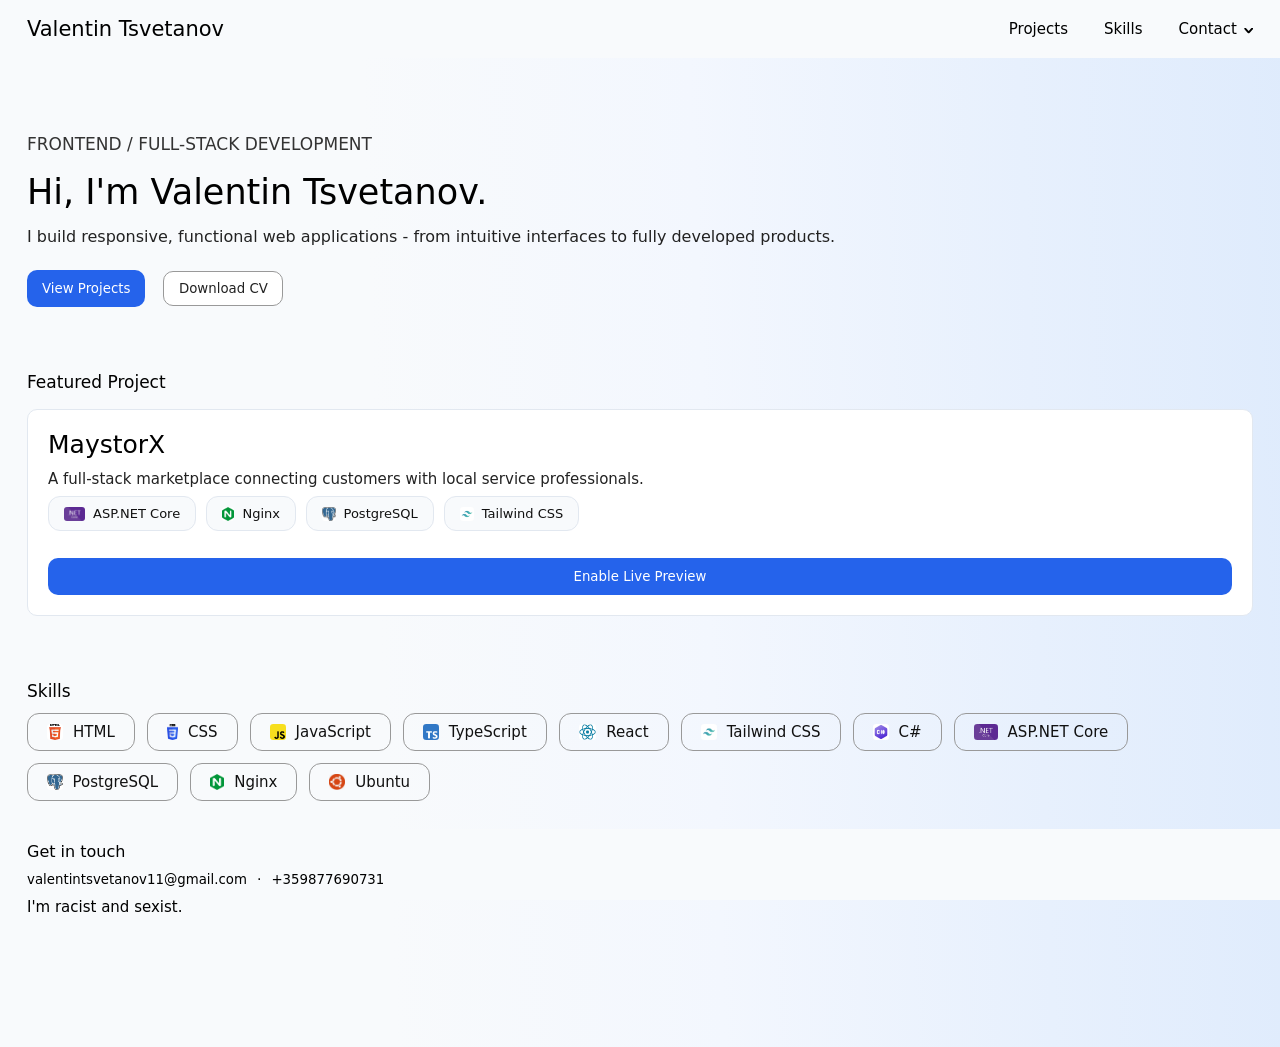
==== index.html @ 7cf05a8a "Rename portfolio.html to index.html" ====
<!DOCTYPE html>
<html>
  <head>
    <title>Hi, I'm Valentin Tsvetanov.</title>
    <meta charset="UTF-8">
    <meta name="viewport" content="width=device-width, initial-scale=1.0">
    <link rel="stylesheet" href="portfolio.css">
  </head>
  <body>
    <nav class="navbar-desktop">
      <div class="name-nav-buttons-c">
        <button class="name">Valentin Tsvetanov</button>
        <div class="nav-buttons-c">
          <button class="nav-button projects-button">Projects</button>
          <button class="nav-button skills-button">Skills</button>
          <button class="nav-button contact-dropdown-button">
            Contact
            <img class="dropdown-arrow-icon" src="Icons/dropdown_arrow_icon_L.svg">
          </button>
        </div>
      </div>
      <div class="contact-dropdown-c">
        <div class="contact-dropdown-info-c">
          Email:
          <button class="contact-dropdown-email-button contact-button">valentintsvetanov11@gmail.com</button>
        </div>
        <div class="contact-dropdown-info-c">
          Phone Number:
          <button class="contact-dropdown-email-button contact-button">+359877690731</button>
        </div>
        <div class="contact-dropdown-links-c">
          <!-- <a class="contact-dropdown-github-link contact-link">GitHub</a><p>·</p> -->
          <!-- <a class="contact-dropdown-linkedin-link contact-link">LinkedIn</a> -->
        </div>
      </div>
    </nav>

    <nav class="navbar-mobile">
      <div class="name-menu-button-c">
        <button class="name">Valentin Tsvetanov</button>
        <button class="toggle-menu-button">
          <img class="menu-icon" src="Icons/menu_icon_L.svg">
        </button>
      </div>
    </nav>

    <nav class="menu-mobile">
      <div class="menu-c">
        <button class="menu-button menu-projects-button">
          Projects
          <img class="menu-arrow-icon" src="Icons/dropdown_arrow_icon_L.svg">
        </button>
        <button class="menu-button menu-skills-button">
          Skills
          <img class="menu-arrow-icon" src="Icons/dropdown_arrow_icon_L.svg">
        </button>
        <button class="menu-button menu-contact-toggle-button">
          Contact
          <img class="menu-arrow-icon" src="Icons/dropdown_arrow_icon_L.svg">
        </button>
        <div class="menu-contact-c">
          <div class="menu-contact-info-c">
            Email:
            <button class="menu-contact-email-button contact-button">valentintsvetanov11@gmail.com</button>
          </div>
          <div class="menu-contact-info-c">
            Phone Number:
            <button class="menu-contact-phone-number-button contact-button">+359877690731</button>
          </div>
          <div class="menu-contact-links-c">
            <!-- <a class="menu-contact-github-link contact-link">GitHub</a><p>·</p> -->
            <!-- <a class="menu-contact-linkedin-link contact-link">LinkedIn</a> -->
          </div>
        </div>
      </div>
    </nav>
    <main>
      <div class="main-content-c">
        
        <div class="introduction-c">
          <p class="introduction-development-label">FRONTEND / FULL-STACK DEVELOPMENT</p>
          <h1 class="introduction-heading">Hi, I'm Valentin Tsvetanov.</h1>
          <p class="introduction-description">I build responsive, functional web applications - from intuitive interfaces to fully developed products.</p>
          <div class="introduction-buttons-c">
            <button class="introduction-projects-button">View Projects</button>
            <button class="introduction-CV-button">Download CV</button>
          </div>
        </div>


        <div class="featured-project-heading-c">
          <h2 class="featured-project-heading">Featured Project</h2>
          <div class="featured-project-c">
            <p class="featured-project-name">MaystorX</p>
            <p class="featured-project-description">A full-stack marketplace connecting customers with local service professionals.</p>
            <div class="featured-project-technologies-c">
              <div class="featured-project-technology">
                <img class="featured-project-technology-icon" src="Icons/asp.net_core_icon.png">
                ASP.NET Core
              </div>
              <div class="featured-project-technology">
                <img class="featured-project-technology-icon" src="Icons/nginx_icon.png">
                Nginx
              </div>
              <div class="featured-project-technology">
                <img class="featured-project-technology-icon" src="Icons/postgresql_icon.png">
                PostgreSQL
              </div>
              <div class="featured-project-technology">
                <img class="featured-project-technology-icon" src="Icons/tailwind_css_icon.png">
                Tailwind CSS
              </div>
            </div>
            <button class="featured-project-preview-button">Enable Live Preview</button>
            <iframe class="featured-project-iframe" src="https://maystorx.com"></iframe>
          </div>
        </div>
        
        <div class="skills-c">
          <h2 class="skills-heading">Skills</h2>
          <div class="skills-technologies-c">
            <div class="skills-technology">
              <img class="skills-technology-icon" src="Icons/html_icon.png">
              HTML
            </div>
            <div class="skills-technology">
              <img class="skills-technology-icon" src="Icons/css_icon.png">
              CSS
            </div>
            <div class="skills-technology">
              <img class="skills-technology-icon" src="Icons/javascript_icon.png">
              JavaScript
            </div>
            <div class="skills-technology">
              <img class="skills-technology-icon" src="Icons/typescript_icon.png">
              TypeScript
            </div>
            <div class="skills-technology">
              <img class="skills-technology-icon" src="Icons/react_icon.png">
              React
            </div>
            <div class="skills-technology">
              <img class="skills-technology-icon" src="Icons/tailwind_css_icon.png">
              Tailwind CSS
            </div>
            <div class="skills-technology">
              <img class="skills-technology-icon" src="Icons/csharp_icon.png">
              C#
            </div>
            <div class="skills-technology">
              <img class="skills-technology-icon" src="Icons/asp.net_core_icon.png">
              ASP.NET Core
            </div>
            <div class="skills-technology">
              <img class="skills-technology-icon" src="Icons/postgresql_icon.png">
              PostgreSQL
            </div>
            <div class="skills-technology">
              <img class="skills-technology-icon" src="Icons/nginx_icon.png">
              Nginx
            </div>
            <div class="skills-technology">
              <img class="skills-technology-icon" src="Icons/ubuntu_icon.png">
              Ubuntu
            </div>
          </div>
        </div>

        <div class="about-me-c">
          <h2 class="about-me-heading">About Me</h2>
          <p class="about-me-description">I'm racist and sexist.</p>
        </div>
      </div>
    </main>

    <footer>
      <div class="contact-heading-c">
        <h3 class="contact-heading">Get in touch</h3>
        <div class="contact-c">
          <button class="contact-email contact-button">valentintsvetanov11@gmail.com</button><p>·</p>
          <button class="contact-phone-number contact-button">+359877690731</button>
          <!-- <a class="contact-github-link contact-link">GitHub</a><p>·</p> -->
          <!-- <a class="contact-linkedin-link contact-link">LinkedIn</a> -->
        </div>
      </div>
    </footer>

    <script src="js/portfolio_nav_buttons.js"></script>
    <script src="js/portfolio_main.js"></script>
  </body>
</html>
---- portfolio.css ----
/* Colors */

:root{
  --background-color: #F8FAFC;
  --primary-border-color: #999;
  --secondary-border-color: #E2E8F0;
  --button-primary-background-color: #2563EB;

  --primary-hover-color: #F1F5F9;
  --secondary-hover-color: #1F59DF;
  --primary-active-color: #E2E8F0;
  --secondary-active-color: #194DD0;
}



/*  General  */

html, body, h1, h2, h3, p{
  margin: 0;
}
body{
  background: linear-gradient(
    88deg,
    #F8FAFC 30%,
    #F3F7FE 55%,
    #E7F0FD 80%,
    #DBE9FC 110%
);
}
html, body, div, p, a, button, iframe{
  cursor: default;
  font-family: system-ui, -apple-system, "Segoe UI", Roboto, Arial, sans-serif;
  padding: 0;
  border: 0;
  background-color: transparent;
  font-family: system-ui, -apple-system, "Segoe UI", Roboto, Arial, sans-serif;
  -webkit-tap-highlight-color: transparent;
  transition: all 0.26s ease;
}
a, button{
  cursor: pointer;
}



/* Desktop */

@media (min-width: 768px){
  .navbar-mobile{
    display: none;
  }
  .name-nav-buttons-c{
    position: fixed;
    top: 0;
    inset-inline: 0;

    display: flex;
    justify-content: space-between;
    align-items: center;

    padding: 17px 27px;

    background-color: var(--background-color);
  }
  .name{
    font-size: 21px;
  }
  .nav-buttons-c{
    display: flex;
    justify-content: center;
    align-items: center;
    gap: 36px;
  }
  .nav-button{
    font-size: 15px;
  }
  .contact-dropdown-button{
    display: flex;
    justify-content: center;
    align-items: center;
    gap: 7px;
  }
  .dropdown-arrow-icon{
    height: 5.5px;
    rotate: 180deg;

    margin-top: 2.5px;
  }
  .contact-dropdown-c{
    position: fixed;
    top: 62px;
    right: 0;

    width: 600px;
    
    display: none;
    flex-direction: column;
    justify-content: center;
    align-items: center;
    gap: 17px;

    padding: 16px;

    border: 1px solid #CBD5E1;
    border-radius: 13px;

    background-color: white;
  }
  .contact-dropdown-info-c{
    width: 100%;
    box-sizing: border-box;

    display: flex;
    justify-content: space-between;
    align-items: center;
    
    font-size: 14px;

    button{
      font-size: 14px;
    }
  }
  .contact-dropdown-links-c{
    display: flex;
    justify-content: center;
    align-items: center;
    gap: 10px;

    font-size: 14px;
  }

  .menu-c{
    display: none;
  }


  .main-content-c{
    display: flex;
    flex-direction: column;
    justify-content: center;
    align-items: start;
    gap: 65px;

    margin-block: 134px 131px;

    padding-inline: 27px;
  }

  .introduction-c{
    display: flex;
    flex-direction: column;
    justify-content: center;
    align-items: start;
  }
  .introduction-development-label{
    margin-bottom: 18px;

    font-size: 17px;
    color: #333;
  }
  .introduction-heading{
    margin-bottom: 15px;

    font-size: 35px;
    font-weight: 400;
  }
  .introduction-description{
    margin-bottom: 24px;

    font-size: 16px;
    color: #222;
  }
  .introduction-buttons-c{
    display: flex;
    justify-content: center;
    align-items: center;
    gap: 18px;
  }
  .introduction-projects-button{
    padding: 11px 15px;

    border-radius: 10px;

    color: white;
    background-color: var(--button-primary-background-color);
  }
  .introduction-CV-button{
    padding: 9px 14.5px;

    border: 1px solid var(--primary-border-color);
    border-radius: 10px;

    color: #222;
    background-color: white;
  }


  .featured-project-heading-c{
    width: 100%;
    box-sizing: border-box;

    display: flex;
    flex-direction: column;
    justify-content: center;
    align-items: start;
    gap: 17px;
  }
  .featured-project-heading{
    font-size: 17px;
    font-weight: 400;
  }
  .featured-project-c{
    width: 100%;
    box-sizing: border-box;
    
    display: flex;
    flex-direction: column;
    justify-content: center;
    align-items: start;

    padding: 20px;

    border: 1px solid var(--secondary-border-color);
    border-radius: 10px;

    background-color: white;
  }
  .featured-project-name{
    margin-bottom: 11px;

    font-size: 25px;
  }
  .featured-project-description{
    margin-bottom: 8px;

    font-size: 15px;
    color: #222;
  }
  .featured-project-technologies-c{
    display: flex;
    flex-wrap: wrap;
    justify-content: start;
    align-items: center;
    gap: 10px;

    margin-bottom: 27px;
  }
  .featured-project-technology{
    display: flex;
    justify-content: center;
    align-items: center;
    gap: 8px;

    padding: 9px 15px;

    border: 1px solid var(--secondary-border-color);
    border-radius: 12px;

    font-size: 13px;
    color: #111;
    background-color: var(--background-color);
  }
  .featured-project-technology-icon{
    height: 14px;
    
    border-radius: 3px;
  }
  .featured-project-preview-button{
    width: 100%;
    box-sizing: border-box;

    display: flex;
    justify-content: center;
    align-items: center;

    padding-block: 11px;

    border-radius: 10px;

    color: white;
    background-color: var(--button-primary-background-color);
  }
  .featured-project-iframe{
    display: none;

    height: 100dvh;
    width: 100%;
    box-sizing: border-box;

    margin-top: 14px;
  }


  .skills-c{
    display: flex;
    flex-direction: column;
    justify-content: center;
    align-items: start;
    gap: 12px;
  }
  .skills-heading{
    font-size: 17px;
    font-weight: 400;
  }
  .skills-technologies-c{
    display: flex;
    flex-wrap: wrap;
    justify-content: start;
    align-items: center;
    gap: 12px;
  }
  .skills-technology{
    display: flex;
    justify-content: center;
    align-items: center;
    gap: 10px;

    padding: 9px 19px;

    border: 1px solid var(--primary-border-color);
    border-radius: 12px;

    font-size: 15px;
    color: #111;
  }
  .skills-technology-icon{
    height: 16px;
    border-radius: 3.3px;
  }


  .about-me-c{
    display: flex;
    flex-direction: column;
    justify-content: center;
    align-items: start;
    gap: 12px;
  }
  .about-me-heading{
    font-size: 17px;
    font-weight: 400;
  }
  .about-me-description{
    font-size: 15px;
  }

  
  .contact-heading-c{
    position: fixed;
    bottom: 0;
    inset-inline: 0;

    display: flex;
    flex-direction: column;
    justify-content: center;
    align-items: start;
    gap: 10px;

    padding: 13px 27px;

    background-color: var(--background-color);
  }
  .contact-heading{
    font-size: 16px;
    font-weight: 400;
  }
  .contact-c{
    display: flex;
    justify-content: center;
    align-items: center;
    gap: 10px;

    font-size: 14px;
  }
}



/* Mobile */

@media (max-width: 767px){
  .navbar-desktop{
    display: none;
  }
  .name-menu-button-c{
    position: fixed;
    top: 0;
    inset-inline: 0;
    z-index: 3;

    display: flex;
    justify-content: space-between;
    align-items: center;

    padding: 12.5px 16px;
    
    background-color: var(--background-color);
  }
  .name{
    font-size: 16px;
  }
  .toggle-menu-button{
    height: 15.5px;
    width: 15.5px;
  }
  .menu-icon{
    height: 100%;
    width: 100%;
  }

  .menu-c{
    position: fixed;
    inset: 0;
    z-index: 1;

    box-sizing: border-box;
    overflow: hidden;
    overflow-y: auto;
    overscroll-behavior-y: contain;

    display: none;
    flex-direction: column;
    justify-content: start;
    align-items: center;

    background-color: var(--background-color);
  }
  .menu-button{
    width: 100%;
    box-sizing: border-box;

    display: flex;
    justify-content: space-between;
    align-items: center;

    padding: 13px 16px;

    font-size: 14px !important;
  }
  .menu-contact-toggle-button{
    margin-bottom: 5px;
  }
  .menu-arrow-icon{
    height: 6px;
    rotate: 90deg;
  }
  .menu-contact-c{
    width: 100%;
    box-sizing: border-box;
    overflow: hidden;

    display: none;
    flex-direction: column;
    justify-content: center;
    align-items: center;
    gap: 14px;

    padding-inline: 16px;

    font-size: 12px;

    button{
      font-size: 12px;
    }
  }
  .menu-contact-info-c{
    width: 100%;
    box-sizing: border-box;

    display: flex;
    justify-content: space-between;
    align-items: center;
  }
  .menu-contact-links-c{
    display: flex;
    justify-content: center;
    align-items: center;
    gap: 8px;
  }


  .main-content-c{
    display: flex;
    flex-direction: column;
    justify-content: center;
    align-items: start;
    gap: 56px;

    margin-block: 88px 125px;

    padding-inline: 16px;
  }

  .introduction-c{
    display: flex;
    flex-direction: column;
    justify-content: center;
    align-items: start;
  }
  .introduction-development-label{
    margin-bottom: 18px;

    font-size: 14px;
    color: #333;
  }
  .introduction-heading{
    margin-bottom: 14px;

    font-size: 29px;
    font-weight: 400;
  }
  .introduction-description{
    margin-bottom: 22px;

    font-size: 13px;
    color: #222;
  }
  .introduction-buttons-c{
    display: flex;
    justify-content: center;
    align-items: center;
    gap: 14px;
  }
  .introduction-projects-button{
    padding: 10px 12px;

    border-radius: 9px;

    color: white;
    background-color: var(--button-primary-background-color);
  }
  .introduction-CV-button{
    padding: 10px 12px;

    border: 1px solid var(--primary-border-color);
    border-radius: 9px;

    color: #222;
    background-color: white;
  }


  .featured-project-heading-c{
    width: 100%;
    box-sizing: border-box;

    display: flex;
    flex-direction: column;
    justify-content: center;
    align-items: start;
    gap: 14px;
  }
  .featured-project-heading{
    font-size: 14px;
    font-weight: 400;
  }
  .featured-project-c{
    width: 100%;
    box-sizing: border-box;
    
    display: flex;
    flex-direction: column;
    justify-content: center;
    align-items: start;

    padding: 15px;

    border: 1px solid var(--secondary-border-color);
    border-radius: 10px;

    background-color: white;
  }
  .featured-project-name{
    margin-bottom: 10px;

    font-size: 18px;
  }
  .featured-project-description{
    margin-bottom: 10px;
    
    font-size: 13px;
    color: #222;
  }
  .featured-project-technologies-c{
    display: flex;
    flex-wrap: wrap;
    justify-content: start;
    align-items: center;
    gap: 9px;

    margin-bottom: 22px;
  }
  .featured-project-technology{
    display: flex;
    justify-content: center;
    align-items: center;
    gap: 6px;

    padding: 8px 13px;
    
    border: 1px solid var(--secondary-border-color);
    border-radius: 10px;

    font-size: 11px;
    color: #111;
    background-color: var(--background-color);
  }
  .featured-project-technology-icon{
    height: 12px;
    border-radius: 2px;
  }
  .featured-project-preview-button{
    width: 100%;
    box-sizing: border-box;

    display: flex;
    justify-content: center;
    align-items: center;

    padding-block: 10px;

    border-radius: 9px;

    color: white;
    background-color: var(--button-primary-background-color);
  }
  .featured-project-iframe{
    display: none;

    width: 100%;
    box-sizing: border-box;

    height: 100dvh;

    margin-top: 14px;
  }


  .skills-c{
    display: flex;
    flex-direction: column;
    justify-content: center;
    align-items: start;
    gap: 14px;
  }
  .skills-heading{
    font-size: 14px;
    font-weight: 400;
  }
  .skills-technologies-c{
    display: flex;
    flex-wrap: wrap;
    justify-content: start;
    align-items: center;
    gap: 10px;
  }
  .skills-technology{
    display: flex;
    justify-content: center;
    align-items: center;
    gap: 8px;

    padding: 8px 13px;

    border: 1px solid var(--primary-border-color);
    border-radius: 10px;
    
    font-size: 12px;
    color: #111;
  }
  .skills-technology-icon{
    height: 13px;
    border-radius: 2px;
  }


  .about-me-c{
    display: flex;
    flex-direction: column;
    justify-content: center;
    align-items: start;
    gap: 14px;
  }
  .about-me-heading{
    font-size: 14px;
    font-weight: 400;
  }
  .about-me-description{
    font-size: 12px;
  }


  .contact-heading-c{
    position: fixed;
    bottom: 0;
    inset-inline: 0;

    display: flex;
    flex-direction: column;
    justify-content: center;
    align-items: start;
    gap: 14px;

    padding: 10px 16px;

    background-color: var(--background-color);
  }
  .contact-heading{
    font-size: 13px;
    font-weight: 400;
  }
  .contact-c{
    display: flex;
    flex-wrap: wrap;
    justify-content: start;
    align-items: center;
    gap: 0 8px;

    font-size: 12px;

    button{
      font-size: 12px;
    }
  }
}



/* States */

.introduction-CV-button:hover{
  background-color: var(--primary-hover-color);
}
.introduction-CV-button:active, .menu-button:active{
  background-color: var(--primary-active-color);
}
.introduction-projects-button:hover, .featured-project-preview-button:hover{
  background-color: var(--secondary-hover-color);
}
.introduction-projects-button:active, .featured-project-preview-button:active{
  background-color: var(--secondary-active-color);
}
.contact-button:hover, .contact-link:hover{
  opacity: 0.87;
}
.contact-button:active, .contact-link:active{
  opacity: 0.75;
}



/* Transitions */

.contact-dropdown-c{
  transition: opacity 0.3s ease;
}
.featured-project-iframe{
  transition: max-height 0.57s ease;
}
.menu-arrow-icon{
  transition: rotate 0.155s ease;
}
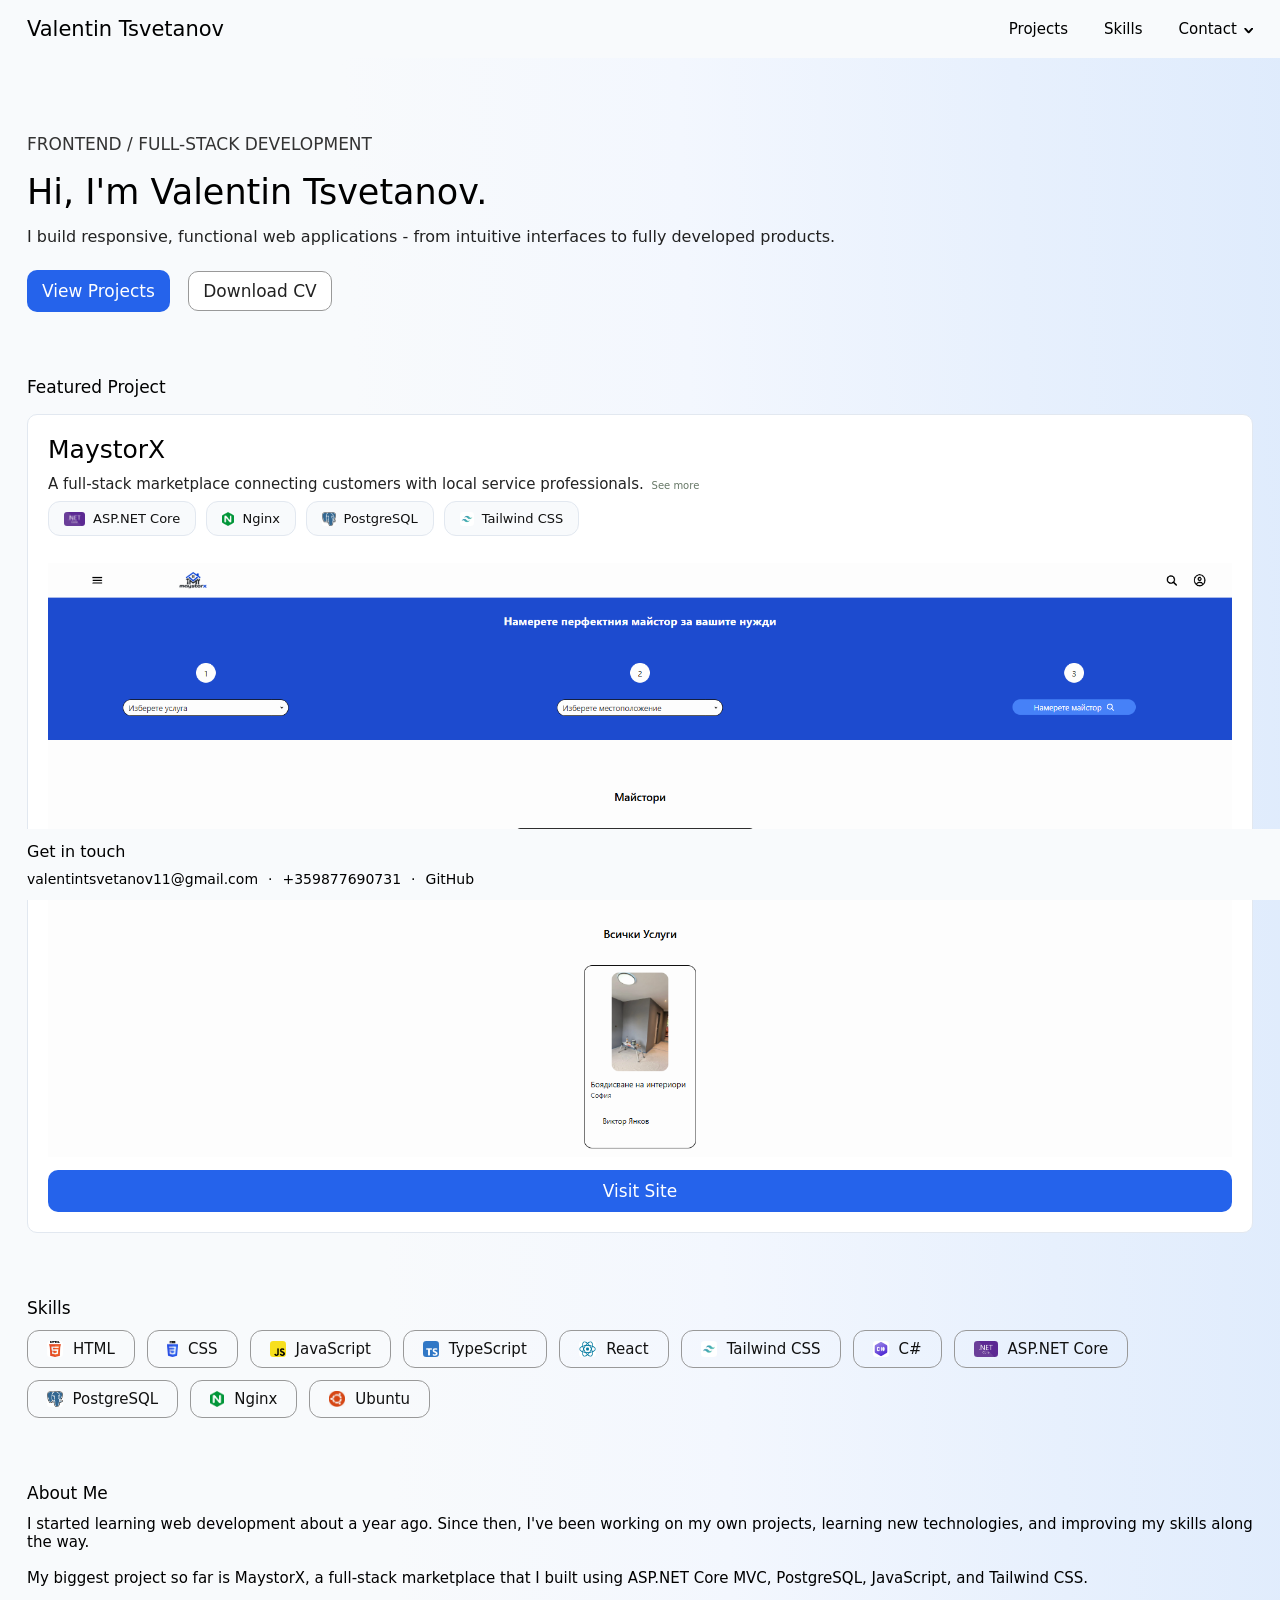
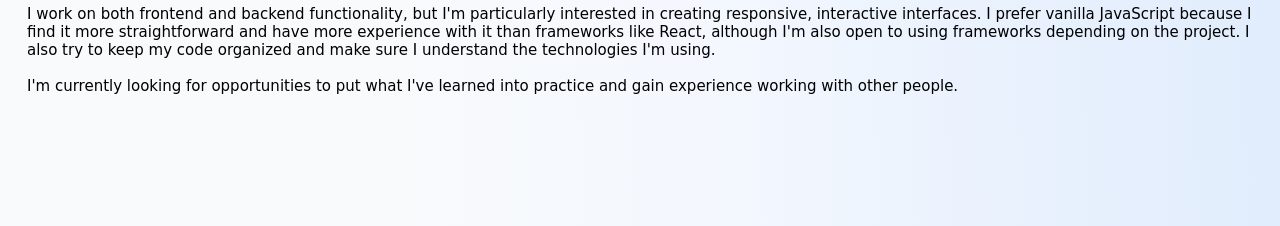
==== commit 4b753e1a: "Rename portfolio.html to index.html" ====
--- a/index.html
+++ b/index.html
@@ -28,8 +28,8 @@
           Phone Number:
           <button class="contact-dropdown-email-button contact-button">+359877690731</button>
         </div>
-        <div class="contact-dropdown-links-c">
-          <!-- <a class="contact-dropdown-github-link contact-link">GitHub</a><p>·</p> -->
+        <div class="contact-dropdown-links-c"><p>·</p>
+          <a class="contact-dropdown-github-link contact-link" href="https://github.com/Valentin-Cvetanov">GitHub</a>
           <!-- <a class="contact-dropdown-linkedin-link contact-link">LinkedIn</a> -->
         </div>
       </div>
@@ -68,7 +68,7 @@
             <button class="menu-contact-phone-number-button contact-button">+359877690731</button>
           </div>
           <div class="menu-contact-links-c">
-            <!-- <a class="menu-contact-github-link contact-link">GitHub</a><p>·</p> -->
+            <a class="contact-dropdown-github-link contact-link" href="https://github.com/Valentin-Cvetanov">GitHub</a>
             <!-- <a class="menu-contact-linkedin-link contact-link">LinkedIn</a> -->
           </div>
         </div>
@@ -83,7 +83,7 @@
           <p class="introduction-description">I build responsive, functional web applications - from intuitive interfaces to fully developed products.</p>
           <div class="introduction-buttons-c">
             <button class="introduction-projects-button">View Projects</button>
-            <button class="introduction-CV-button">Download CV</button>
+            <a class="introduction-CV-link" href="Others/CV.pdf" download="Valentin_Tsvetanov_CV_EN.pdf">Download CV</a>
           </div>
         </div>
 
@@ -92,7 +92,15 @@
           <h2 class="featured-project-heading">Featured Project</h2>
           <div class="featured-project-c">
             <p class="featured-project-name">MaystorX</p>
-            <p class="featured-project-description">A full-stack marketplace connecting customers with local service professionals.</p>
+            <p class="featured-project-description">A full-stack marketplace connecting customers with local service professionals.
+              <button class="featured-project-description-see-more-button">See more</button><br>
+              <span class="featured-project-description-additional-text">
+                The platform allows professionals to create and manage service listings, while customers can discover services through location-based search and filtering.<br><br>
+                Built with ASP.NET Core MVC, PostgreSQL, Tailwind CSS, and JavaScript, the application features cookie-based authentication, email and SMS verification through Brevo, image uploads with compression and optimization, AI-assisted listing descriptions, and dedicated profiles for service professionals.<br><br>
+                The application is deployed on a Linux VPS using Nginx as a reverse proxy, with HTTPS enabled for secure communication.
+                <button class="featured-project-description-see-less-button">See less</button>
+              </span>
+            </p>
             <div class="featured-project-technologies-c">
               <div class="featured-project-technology">
                 <img class="featured-project-technology-icon" src="Icons/asp.net_core_icon.png">
@@ -111,8 +119,12 @@
                 Tailwind CSS
               </div>
             </div>
-            <button class="featured-project-preview-button">Enable Live Preview</button>
-            <iframe class="featured-project-iframe" src="https://maystorx.com"></iframe>
+            <img class="featured-project-screenshot" src="Images/maystorx_screenshot.PNG">
+            <a class="featured-project-site-link" href="https://maystorx.com">Visit Site</a>
+            <div class="featured-project-screenshot-modal">
+              <img class="featured-project-screenshot-modal-screenshot" src="Images/maystorx_screenshot.PNG">
+              <a class="featured-project-screenshot-modal-site-link" href="https://maystorx.com">Visit Site</a>
+            </div>
           </div>
         </div>
         
@@ -168,7 +180,10 @@
 
         <div class="about-me-c">
           <h2 class="about-me-heading">About Me</h2>
-          <p class="about-me-description">I'm racist and sexist.</p>
+          <p class="about-me-description">I started learning web development about a year ago. Since then, I've been working on my own projects, learning new technologies, and improving my skills along the way.<br><br>
+          My biggest project so far is MaystorX, a full-stack marketplace that I built using ASP.NET Core MVC, PostgreSQL, JavaScript, and Tailwind CSS.<br><br>
+          I work on both frontend and backend functionality, but I'm particularly interested in creating responsive, interactive interfaces. I prefer vanilla JavaScript because I find it more straightforward and have more experience with it than frameworks like React, although I'm also open to using frameworks depending on the project. I also try to keep my code organized and make sure I understand the technologies I'm using.<br><br>
+          I'm currently looking for opportunities to put what I've learned into practice and gain experience working with other people.</p>
         </div>
       </div>
     </main>
@@ -178,8 +193,8 @@
         <h3 class="contact-heading">Get in touch</h3>
         <div class="contact-c">
           <button class="contact-email contact-button">valentintsvetanov11@gmail.com</button><p>·</p>
-          <button class="contact-phone-number contact-button">+359877690731</button>
-          <!-- <a class="contact-github-link contact-link">GitHub</a><p>·</p> -->
+          <button class="contact-phone-number contact-button">+359877690731</button><p>·</p>
+          <a class="contact-dropdown-github-link contact-link" href="https://github.com/Valentin-Cvetanov">GitHub</a>
           <!-- <a class="contact-linkedin-link contact-link">LinkedIn</a> -->
         </div>
       </div>
--- a/portfolio.css
+++ b/portfolio.css
@@ -28,7 +28,7 @@
     #DBE9FC 110%
 );
 }
-html, body, div, p, a, button, iframe{
+html, body, div, p, a, button{
   cursor: default;
   font-family: system-ui, -apple-system, "Segoe UI", Roboto, Arial, sans-serif;
   padding: 0;
@@ -41,6 +41,10 @@
 a, button{
   cursor: pointer;
 }
+a{
+  color: black;
+  text-decoration: none;
+}
 
 
 
@@ -182,15 +186,17 @@
 
     border-radius: 10px;
 
+    font-size: 17px;
     color: white;
     background-color: var(--button-primary-background-color);
   }
-  .introduction-CV-button{
+  .introduction-CV-link{
     padding: 9px 14.5px;
 
     border: 1px solid var(--primary-border-color);
     border-radius: 10px;
 
+    font-size: 17px;
     color: #222;
     background-color: white;
   }
@@ -236,6 +242,16 @@
 
     font-size: 15px;
     color: #222;
+  }
+  .featured-project-description-see-more-button, .featured-project-description-see-less-button{
+    margin-left: 3px;
+
+    font-size: 10px;
+    color: #676;
+  }
+  .featured-project-description-additional-text{
+    display: none;
+    opacity: 0;
   }
   .featured-project-technologies-c{
     display: flex;
@@ -266,29 +282,54 @@
     
     border-radius: 3px;
   }
-  .featured-project-preview-button{
-    width: 100%;
-    box-sizing: border-box;
-
-    display: flex;
-    justify-content: center;
-    align-items: center;
-
+  .featured-project-screenshot{
+    width: 100%;
+    box-sizing: border-box;
+
+    cursor: pointer;
+
+    margin-bottom: 13px;
+  }
+  .featured-project-site-link{
+    width: 100%;
+    box-sizing: border-box;
+    
+    display: flex;
+    justify-content: center;
+    align-items: center;
+    
     padding-block: 11px;
 
     border-radius: 10px;
 
+    font-size: 17px;
     color: white;
+    text-decoration: none;
     background-color: var(--button-primary-background-color);
   }
-  .featured-project-iframe{
-    display: none;
-
-    height: 100dvh;
-    width: 100%;
-    box-sizing: border-box;
-
-    margin-top: 14px;
+  .featured-project-screenshot-modal{
+    position: fixed;
+    inset: 0;
+    z-index: 5;
+
+    overflow: hidden;
+    overflow-y: auto;
+    overscroll-behavior-y: contain;
+
+    display: none;
+    flex-direction: column;
+    justify-content: center;
+    align-items: center;
+
+    background-color: rgb(0, 0, 0, 0.7);
+  }
+  .featured-project-screenshot-modal-screenshot{
+    width: 95%;
+
+    border-radius: 13px;
+  }
+  .featured-project-screenshot-modal-site-link{
+    display: none;
   }
 
 
@@ -343,6 +384,9 @@
   }
   .about-me-description{
     font-size: 15px;
+  }
+  .about-me-description-br-mobile{
+    line-height: 1px;
   }
 
   
@@ -372,6 +416,10 @@
     gap: 10px;
 
     font-size: 14px;
+
+    button{
+      font-size: 14px;
+    }
   }
 }
 
@@ -527,15 +575,17 @@
 
     border-radius: 9px;
 
+    font-size: 14px;
     color: white;
     background-color: var(--button-primary-background-color);
   }
-  .introduction-CV-button{
+  .introduction-CV-link{
     padding: 10px 12px;
 
     border: 1px solid var(--primary-border-color);
     border-radius: 9px;
 
+    font-size: 14px;
     color: #222;
     background-color: white;
   }
@@ -581,6 +631,16 @@
     
     font-size: 13px;
     color: #222;
+  }
+  .featured-project-description-see-more-button, .featured-project-description-see-less-button{
+    margin-left: 2.5px;
+
+    font-size: 9px;
+    color: #676;
+  }
+  .featured-project-description-additional-text{
+    display: none;
+    opacity: 0;
   }
   .featured-project-technologies-c{
     display: flex;
@@ -610,30 +670,66 @@
     height: 12px;
     border-radius: 2px;
   }
-  .featured-project-preview-button{
-    width: 100%;
-    box-sizing: border-box;
-
-    display: flex;
-    justify-content: center;
-    align-items: center;
-
+  .featured-project-screenshot{
+    width: 100%;
+    box-sizing: border-box;
+
+    margin-bottom: 14px;
+  }
+  .featured-project-site-link{
+    width: 100%;
+    box-sizing: border-box;
+
+    display: flex;
+    justify-content: center;
+    align-items: center;
+    
     padding-block: 10px;
 
     border-radius: 9px;
 
+    font-size: 14px;
     color: white;
+    text-decoration: none;
     background-color: var(--button-primary-background-color);
   }
-  .featured-project-iframe{
-    display: none;
-
-    width: 100%;
-    box-sizing: border-box;
-
-    height: 100dvh;
-
-    margin-top: 14px;
+  .featured-project-screenshot-modal{
+    position: fixed;
+    inset: 0;
+    z-index: 5;
+
+    overflow: hidden;
+    overflow-y: auto;
+    overscroll-behavior-y: contain;
+
+    display: none;
+    flex-direction: column;
+    justify-content: center;
+    align-items: center;
+    gap: 14px;
+
+    background-color: rgb(0, 0, 0, 0.7);
+  }
+  .featured-project-screenshot-modal-screenshot{
+    width: 95%;
+
+    border-radius: 9px;
+  }
+  .featured-project-screenshot-modal-site-link{
+    width: 95%;
+    box-sizing: border-box;
+
+    display: flex;
+    justify-content: center;
+    align-items: center;
+    
+    padding-block: 9px;
+
+    border: 1px solid #FFF4E0;
+    border-radius: 10px;
+    
+    font-size: 14px;
+    color: #FFF4E0;
   }
 
 
@@ -729,20 +825,22 @@
 
 /* States */
 
-.introduction-CV-button:hover{
-  background-color: var(--primary-hover-color);
-}
-.introduction-CV-button:active, .menu-button:active{
+@media (min-width: 768px){
+  .introduction-CV-link:hover{
+    background-color: var(--primary-hover-color);
+  }
+  .introduction-projects-button:hover, .featured-project-site-link:hover{
+    background-color: var(--secondary-hover-color);
+  }
+  .contact-button:hover, .contact-link:hover{
+    opacity: 0.87;
+  }
+}
+.introduction-CV-link:active, .menu-button:active{
   background-color: var(--primary-active-color);
 }
-.introduction-projects-button:hover, .featured-project-preview-button:hover{
-  background-color: var(--secondary-hover-color);
-}
-.introduction-projects-button:active, .featured-project-preview-button:active{
+.introduction-projects-button:active, .featured-project-site-link:active{
   background-color: var(--secondary-active-color);
-}
-.contact-button:hover, .contact-link:hover{
-  opacity: 0.87;
 }
 .contact-button:active, .contact-link:active{
   opacity: 0.75;
@@ -755,9 +853,9 @@
 .contact-dropdown-c{
   transition: opacity 0.3s ease;
 }
-.featured-project-iframe{
-  transition: max-height 0.57s ease;
-}
 .menu-arrow-icon{
   transition: rotate 0.155s ease;
+}
+.featured-project-description-additional-text{
+  transition: max-height 0.26s ease, opacity 0.26s ease;
 }
